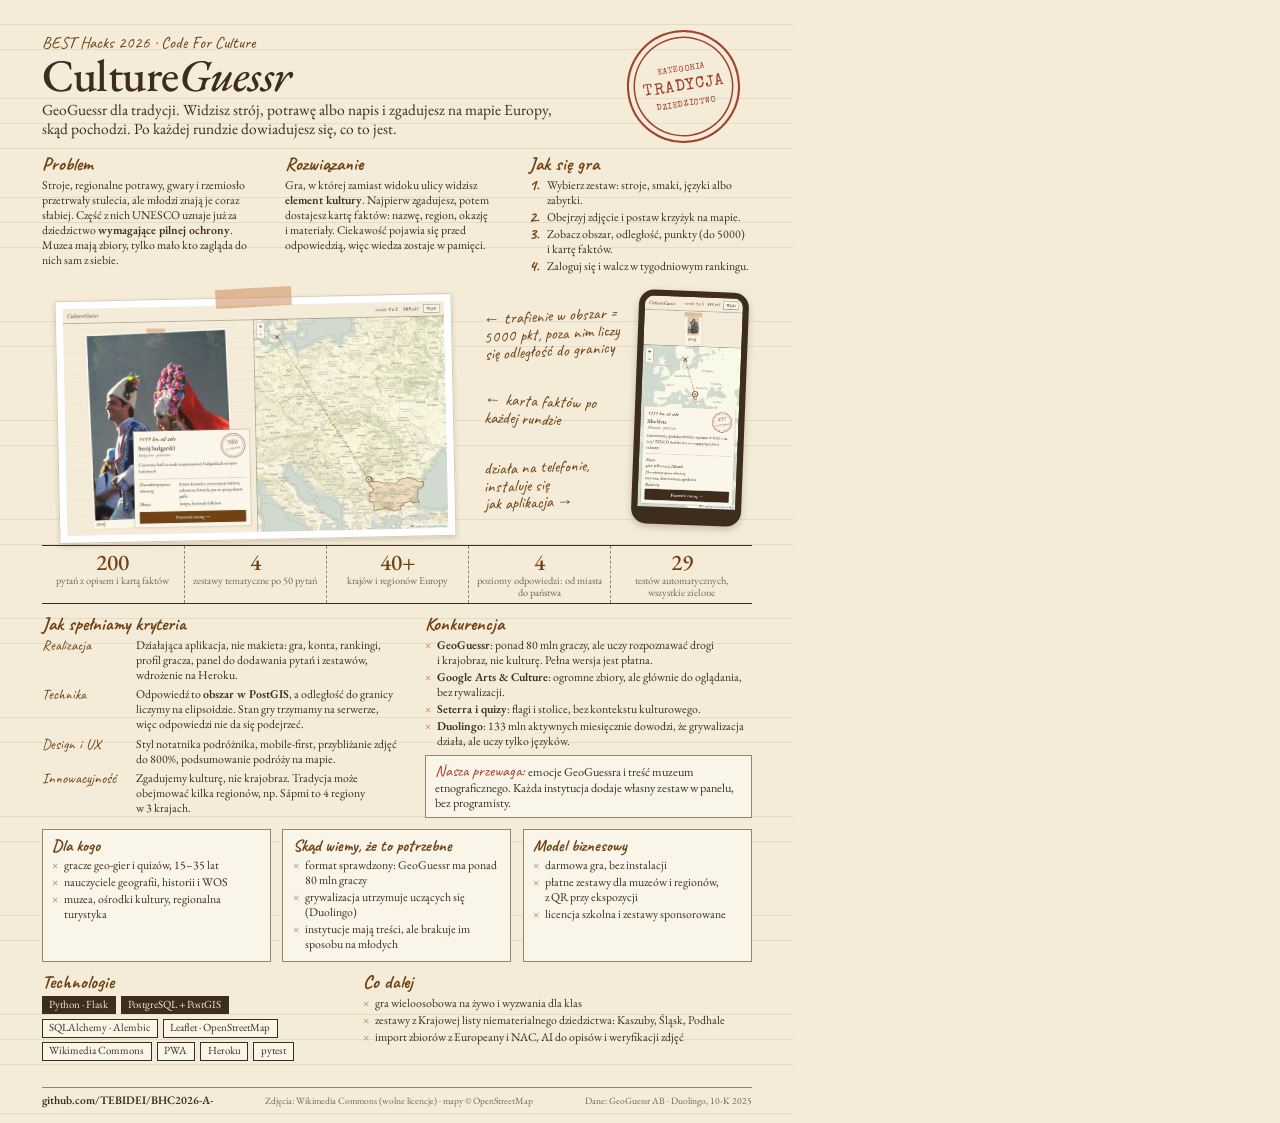
==== onepager/onepager.html @ 8687fe01 "Add OnePager for BEST Hacks 2026 (category: Tradycja) A4 poster in the app's notebook style: problem" ====
<!doctype html>
<html lang="pl">
<head>
<meta charset="utf-8">
<title>CultureGuessr OnePager</title>
<link rel="preconnect" href="https://fonts.googleapis.com">
<link href="https://fonts.googleapis.com/css2?family=Caveat:wght@500;700&family=EB+Garamond:ital,wght@0,400;0,500;0,600;0,700;1,400&family=Special+Elite&display=swap" rel="stylesheet">
<style>
  :root {
    --paper: #F4ECD8;
    --card: #FAF5E9;
    --ink: #3E2C1C;
    --primary: #704214;
    --accent: #D08C60;
    --line: #9A8467;
    --muted: #7A654C;
    --stamp: #A3402E;
  }
  @page { size: A4; margin: 0; }
  * { box-sizing: border-box; margin: 0; padding: 0; }
  html, body { background: var(--paper); }
  body {
    width: 210mm; height: 297mm; overflow: hidden; position: relative;
    font-family: "EB Garamond", Georgia, serif; color: var(--ink);
    font-size: 8.9pt; line-height: 1.27;
    background:
      repeating-linear-gradient(to bottom, transparent 0, transparent 6.4mm, rgba(154,132,103,.16) 6.4mm, rgba(154,132,103,.16) 6.55mm),
      var(--paper);
    padding: 8mm 11mm 0 11mm;
    -webkit-print-color-adjust: exact; print-color-adjust: exact;
  }
  section { margin-top: 3mm; }
  h2 {
    font-family: "Caveat", cursive; font-weight: 700; color: var(--primary);
    font-size: 14pt; line-height: 1; margin-bottom: 1.1mm;
  }
  b { font-weight: 600; }
  ul { list-style: none; }
  li { position: relative; padding-left: 3.2mm; margin-bottom: .5mm; }
  li::before { content: "×"; position: absolute; left: 0; top: -.2pt; color: var(--accent); font-weight: 700; }

  /* header */
  header { display: flex; justify-content: space-between; align-items: center; }
  .kicker { font-family: "Caveat", cursive; font-size: 12.5pt; color: var(--primary); line-height: 1; }
  h1 { font-size: 34pt; font-weight: 500; line-height: .95; letter-spacing: -.4pt; margin-top: .6mm; }
  .tagline { font-size: 11.6pt; margin-top: 1.2mm; max-width: 140mm; line-height: 1.22; }
  .stamp {
    font-family: "Special Elite", monospace; color: var(--stamp);
    border: 2pt solid var(--stamp); border-radius: 50%; flex: none;
    width: 30mm; height: 30mm; display: flex; flex-direction: column; align-items: center; justify-content: center;
    transform: rotate(-9deg); text-align: center; margin-right: 3mm;
    box-shadow: inset 0 0 0 1.2mm var(--paper), inset 0 0 0 1.6mm var(--stamp);
  }
  .stamp small { font-size: 6.2pt; letter-spacing: .5pt; }
  .stamp b { font-size: 12pt; font-weight: 400; letter-spacing: .8pt; margin: .5mm 0; }

  /* intro */
  .intro { display: grid; grid-template-columns: 1fr 1fr 1fr; gap: 5.5mm; }
  .steps li { padding-left: 4.6mm; }
  .steps li::before { content: attr(data-n); font-family: "Caveat", cursive; font-size: 12pt; top: -2pt; color: var(--primary); }

  /* screenshots */
  .shots { position: relative; height: 64mm; margin-top: 4.2mm; }
  .print {
    position: absolute; background: #fff; padding: 1.8mm; border: .4pt solid #d9ccb0;
    box-shadow: 0 .6mm 1.4mm rgba(62,44,28,.18);
  }
  .print::before {
    content: ""; position: absolute; width: 20mm; height: 5mm; left: 50%; top: -2.6mm; margin-left: -10mm;
    background: rgba(208,140,96,.55); transform: rotate(-2deg);
  }
  .print img { display: block; width: 100%; }
  .hero { left: 4mm; top: 1.5mm; width: 105mm; transform: rotate(-1.2deg); }
  .phone {
    position: absolute; right: 2mm; top: 0; width: 29mm; height: 62mm; border-radius: 4mm; overflow: hidden;
    border: 1.6mm solid var(--ink); background: var(--ink); transform: rotate(2.2deg);
    box-shadow: 0 .8mm 2mm rgba(62,44,28,.25);
  }
  .phone img { width: 100%; display: block; }
  .note {
    position: absolute; font-family: "Caveat", cursive; color: var(--primary); font-size: 12.5pt; line-height: 1.05;
    left: 117mm; width: 37mm;
  }
  .note-a { top: 4mm; transform: rotate(-3deg); }
  .note-b { top: 27mm; transform: rotate(2deg); }
  .note-c { top: 44mm; transform: rotate(-2deg); }
  .note::before { content: "← "; }
  .note-c::before { content: ""; }
  .note-c::after { content: "\00a0→"; }

  /* numbers */
  .numbers {
    display: grid; grid-template-columns: repeat(5, 1fr);
    border-top: 1pt solid var(--ink); border-bottom: 1pt solid var(--ink);
  }
  .numbers div { padding: 1.3mm 1.5mm 1.2mm; text-align: center; border-left: .5pt dashed var(--line); }
  .numbers div:first-child { border-left: 0; }
  .numbers b { display: block; font-size: 17pt; font-weight: 500; line-height: 1; color: var(--primary); }
  .numbers span { font-size: 7.8pt; color: var(--muted); line-height: 1.12; display: block; margin-top: .5mm; }

  /* criteria + competition */
  .cols { display: grid; grid-template-columns: 1.1fr 1fr; gap: 6mm; }
  .crit { display: grid; grid-template-columns: 23mm 1fr; column-gap: 2mm; row-gap: 1.1mm; }
  .crit dt { font-family: "Caveat", cursive; font-size: 11pt; color: var(--primary); line-height: 1.05; }
  .usp {
    margin-top: 1.6mm; background: var(--card); border: .6pt solid var(--line); padding: 1.5mm 2.4mm;
    font-size: 9.2pt; line-height: 1.22;
  }
  .usp span { font-family: "Caveat", cursive; font-size: 12pt; color: var(--stamp); }

  /* business */
  .biz { display: grid; grid-template-columns: repeat(3, 1fr); gap: 3mm; }
  .card { background: var(--card); border: .6pt solid var(--line); padding: 2mm 2.5mm 1.8mm; }
  .card h3 { font-family: "Caveat", cursive; font-weight: 700; font-size: 12.5pt; color: var(--primary); line-height: 1; margin-bottom: 1mm; }

  /* bottom */
  .bottom { display: grid; grid-template-columns: 1fr 1.3fr; gap: 6mm; }
  .chips { display: flex; flex-wrap: wrap; gap: 1.2mm; }
  .chips span { border: .6pt solid var(--ink); padding: .35mm 1.8mm; font-size: 8.2pt; background: var(--card); white-space: nowrap; }
  .chips span.k { background: var(--ink); color: var(--paper); }
  footer {
    position: absolute; left: 11mm; right: 11mm; bottom: 4mm; display: flex; white-space: nowrap; gap: 4mm; justify-content: space-between; align-items: baseline;
    font-size: 7.2pt; color: var(--muted); border-top: .5pt solid var(--line); padding-top: 1.2mm;
  }
  footer b { color: var(--ink); font-weight: 600; font-size: 8.6pt; }
</style>
</head>
<body>

<header>
  <div>
    <p class="kicker">BEST Hacks 2026 · Code For Culture</p>
    <h1>Culture<i>Guessr</i></h1>
    <p class="tagline">GeoGuessr dla tradycji. Widzisz strój, potrawę albo napis i&nbsp;zgadujesz na mapie Europy, skąd pochodzi. Po każdej rundzie dowiadujesz się, co to jest.</p>
  </div>
  <div class="stamp"><small>KATEGORIA</small><b>TRADYCJA</b><small>DZIEDZICTWO</small></div>
</header>

<section class="intro">
  <div>
    <h2>Problem</h2>
    <p>Stroje, regionalne potrawy, gwary i&nbsp;rzemiosło przetrwały stulecia, ale młodzi znają je coraz słabiej. Część z&nbsp;nich UNESCO uznaje już za dziedzictwo <b>wymagające pilnej ochrony</b>. Muzea mają zbiory, tylko mało kto zagląda do nich sam z&nbsp;siebie.</p>
  </div>
  <div>
    <h2>Rozwiązanie</h2>
    <p>Gra, w&nbsp;której zamiast widoku ulicy widzisz <b>element kultury</b>. Najpierw zgadujesz, potem dostajesz kartę faktów: nazwę, region, okazję i&nbsp;materiały. Ciekawość pojawia się przed odpowiedzią, więc wiedza zostaje w&nbsp;pamięci.</p>
  </div>
  <div>
    <h2>Jak się gra</h2>
    <ul class="steps">
      <li data-n="1.">Wybierz zestaw: stroje, smaki, języki albo zabytki.</li>
      <li data-n="2.">Obejrzyj zdjęcie i&nbsp;postaw krzyżyk na mapie.</li>
      <li data-n="3.">Zobacz obszar, odległość, punkty (do 5000) i&nbsp;kartę faktów.</li>
      <li data-n="4.">Zaloguj się i&nbsp;walcz w&nbsp;tygodniowym rankingu.</li>
    </ul>
  </div>
</section>

<section class="shots">
  <figure class="print hero"><img src="img/hero.jpg" alt="Wynik rundy: strój bułgarski, obszar Bułgarii na mapie i karta faktów"></figure>
  <p class="note note-a">trafienie w&nbsp;obszar = 5000&nbsp;pkt, poza nim liczy się odległość do granicy</p>
  <p class="note note-b">karta faktów po każdej rundzie</p>
  <p class="note note-c">działa na telefonie, instaluje się jak&nbsp;aplikacja</p>
  <div class="phone"><img src="img/phone.jpg" alt="Wersja mobilna: xhubleta, Albania"></div>
</section>

<section class="numbers">
  <div><b>200</b><span>pytań z&nbsp;opisem i&nbsp;kartą faktów</span></div>
  <div><b>4</b><span>zestawy tematyczne po 50 pytań</span></div>
  <div><b>40+</b><span>krajów i&nbsp;regionów Europy</span></div>
  <div><b>4</b><span>poziomy odpowiedzi: od miasta do państwa</span></div>
  <div><b>29</b><span>testów automatycznych, wszystkie zielone</span></div>
</section>

<section class="cols">
  <div>
    <h2>Jak spełniamy kryteria</h2>
    <dl class="crit">
      <dt>Realizacja</dt>
      <dd>Działająca aplikacja, nie makieta: gra, konta, rankingi, profil gracza, panel do dodawania pytań i&nbsp;zestawów, wdrożenie na Heroku.</dd>
      <dt>Technika</dt>
      <dd>Odpowiedź to <b>obszar w&nbsp;PostGIS</b>, a&nbsp;odległość do granicy liczymy na elipsoidzie. Stan gry trzymamy na serwerze, więc odpowiedzi nie da się podejrzeć.</dd>
      <dt>Design i&nbsp;UX</dt>
      <dd>Styl notatnika podróżnika, mobile-first, przybliżanie zdjęć do 800%, podsumowanie podróży na mapie.</dd>
      <dt>Innowacyjność</dt>
      <dd>Zgadujemy kulturę, nie krajobraz. Tradycja może obejmować kilka regionów, np. Sápmi to 4&nbsp;regiony w&nbsp;3&nbsp;krajach.</dd>
    </dl>
  </div>
  <div>
    <h2>Konkurencja</h2>
    <ul>
      <li><b>GeoGuessr</b>: ponad 80 mln graczy, ale uczy rozpoznawać drogi i&nbsp;krajobraz, nie kulturę. Pełna wersja jest płatna.</li>
      <li><b>Google Arts &amp; Culture</b>: ogromne zbiory, ale głównie do oglądania, bez rywalizacji.</li>
      <li><b>Seterra i&nbsp;quizy</b>: flagi i&nbsp;stolice, bez kontekstu kulturowego.</li>
      <li><b>Duolingo</b>: 133 mln aktywnych miesięcznie dowodzi, że grywalizacja działa, ale uczy tylko języków.</li>
    </ul>
    <p class="usp"><span>Nasza przewaga:</span>&nbsp; emocje GeoGuessra i&nbsp;treść muzeum etnograficznego. Każda instytucja dodaje własny zestaw w&nbsp;panelu, bez programisty.</p>
  </div>
</section>

<section class="biz">
  <div class="card">
    <h3>Dla kogo</h3>
    <ul>
      <li>gracze geo-gier i&nbsp;quizów, 15–35 lat</li>
      <li>nauczyciele geografii, historii i&nbsp;WOS</li>
      <li>muzea, ośrodki kultury, regionalna turystyka</li>
    </ul>
  </div>
  <div class="card">
    <h3>Skąd wiemy, że to potrzebne</h3>
    <ul>
      <li>format sprawdzony: GeoGuessr ma ponad 80 mln graczy</li>
      <li>grywalizacja utrzymuje uczących się (Duolingo)</li>
      <li>instytucje mają treści, ale brakuje im sposobu na młodych</li>
    </ul>
  </div>
  <div class="card">
    <h3>Model biznesowy</h3>
    <ul>
      <li>darmowa gra, bez instalacji</li>
      <li>płatne zestawy dla muzeów i&nbsp;regionów, z&nbsp;QR przy ekspozycji</li>
      <li>licencja szkolna i&nbsp;zestawy sponsorowane</li>
    </ul>
  </div>
</section>

<section class="bottom">
  <div>
    <h2>Technologie</h2>
    <div class="chips">
      <span class="k">Python · Flask</span><span class="k">PostgreSQL + PostGIS</span>
      <span>SQLAlchemy · Alembic</span><span>Leaflet · OpenStreetMap</span>
      <span>Wikimedia Commons</span><span>PWA</span><span>Heroku</span><span>pytest</span>
    </div>
  </div>
  <div>
    <h2>Co dalej</h2>
    <ul>
      <li>gra wieloosobowa na żywo i&nbsp;wyzwania dla klas</li>
      <li>zestawy z&nbsp;Krajowej listy niematerialnego dziedzictwa: Kaszuby, Śląsk, Podhale</li>
      <li>import zbiorów z&nbsp;Europeany i&nbsp;NAC, AI do opisów i&nbsp;weryfikacji zdjęć</li>
    </ul>
  </div>
</section>

<footer>
  <b>github.com/TEBIDEI/BHC2026-A-</b>
  <span>Zdjęcia: Wikimedia Commons (wolne licencje) · mapy © OpenStreetMap</span>
  <span>Dane: GeoGuessr AB · Duolingo, 10-K 2025</span>
</footer>

</body>
</html>
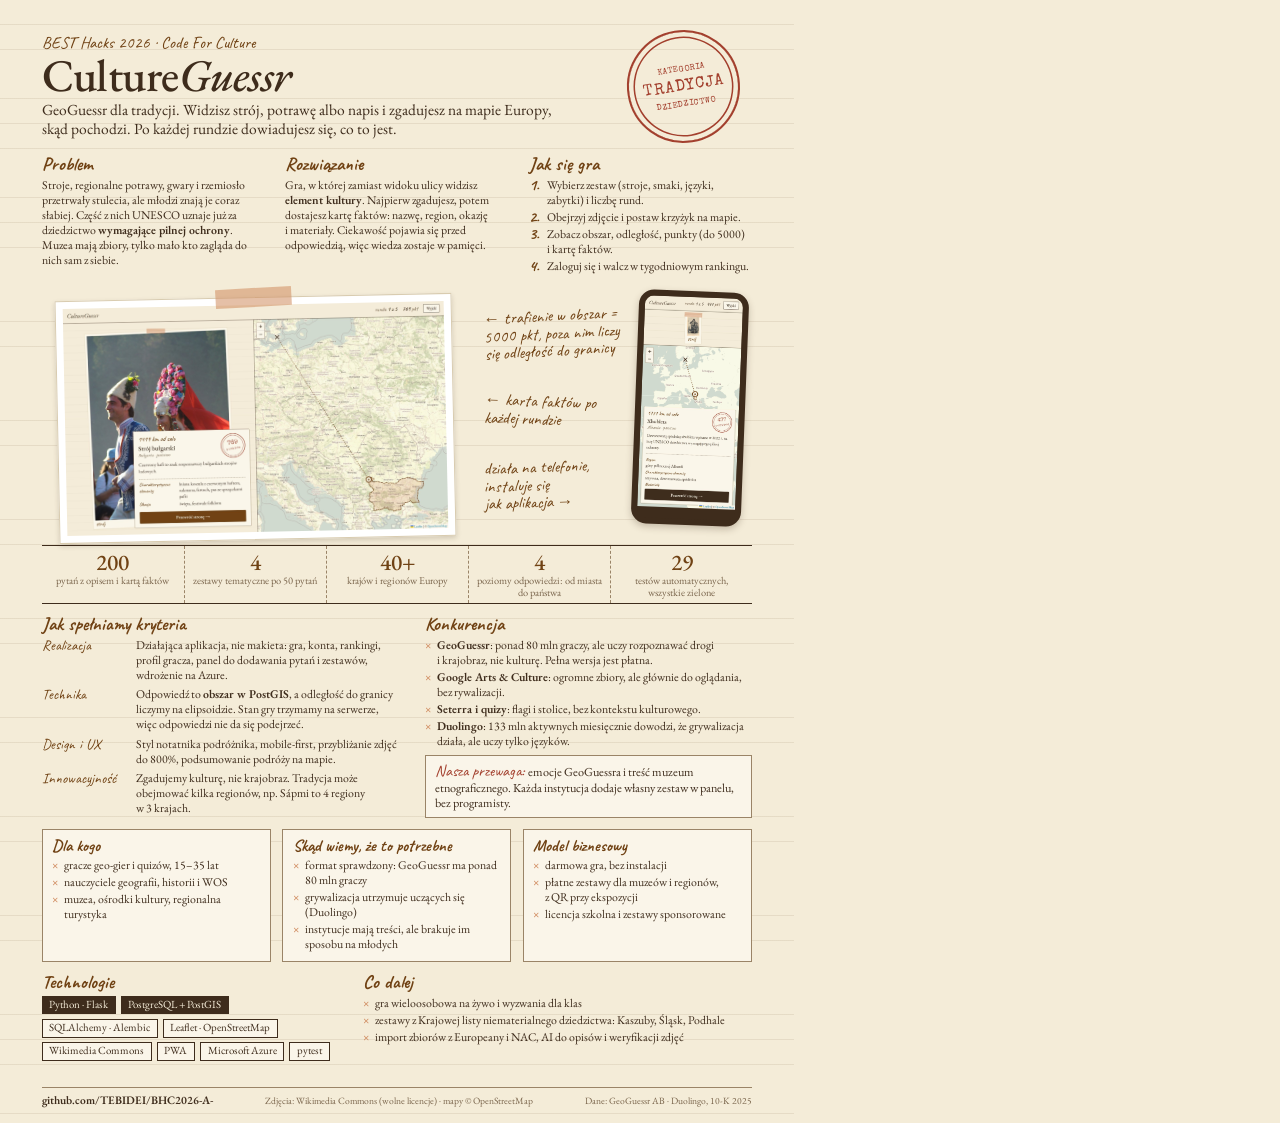
==== commit 7a1a7386: "Add custom round count and move deployment from Heroku to Azure - Start screen: 5, 10, 20 or a custo" ====
--- a/onepager/onepager.html
+++ b/onepager/onepager.html
@@ -148,7 +148,7 @@
   <div>
     <h2>Jak się gra</h2>
     <ul class="steps">
-      <li data-n="1.">Wybierz zestaw: stroje, smaki, języki albo zabytki.</li>
+      <li data-n="1.">Wybierz zestaw (stroje, smaki, języki, zabytki) i&nbsp;liczbę rund.</li>
       <li data-n="2.">Obejrzyj zdjęcie i&nbsp;postaw krzyżyk na mapie.</li>
       <li data-n="3.">Zobacz obszar, odległość, punkty (do 5000) i&nbsp;kartę faktów.</li>
       <li data-n="4.">Zaloguj się i&nbsp;walcz w&nbsp;tygodniowym rankingu.</li>
@@ -177,7 +177,7 @@
     <h2>Jak spełniamy kryteria</h2>
     <dl class="crit">
       <dt>Realizacja</dt>
-      <dd>Działająca aplikacja, nie makieta: gra, konta, rankingi, profil gracza, panel do dodawania pytań i&nbsp;zestawów, wdrożenie na Heroku.</dd>
+      <dd>Działająca aplikacja, nie makieta: gra, konta, rankingi, profil gracza, panel do dodawania pytań i&nbsp;zestawów, wdrożenie na Azure.</dd>
       <dt>Technika</dt>
       <dd>Odpowiedź to <b>obszar w&nbsp;PostGIS</b>, a&nbsp;odległość do granicy liczymy na elipsoidzie. Stan gry trzymamy na serwerze, więc odpowiedzi nie da się podejrzeć.</dd>
       <dt>Design i&nbsp;UX</dt>
@@ -231,7 +231,7 @@
     <div class="chips">
       <span class="k">Python · Flask</span><span class="k">PostgreSQL + PostGIS</span>
       <span>SQLAlchemy · Alembic</span><span>Leaflet · OpenStreetMap</span>
-      <span>Wikimedia Commons</span><span>PWA</span><span>Heroku</span><span>pytest</span>
+      <span>Wikimedia Commons</span><span>PWA</span><span>Microsoft Azure</span><span>pytest</span>
     </div>
   </div>
   <div>
